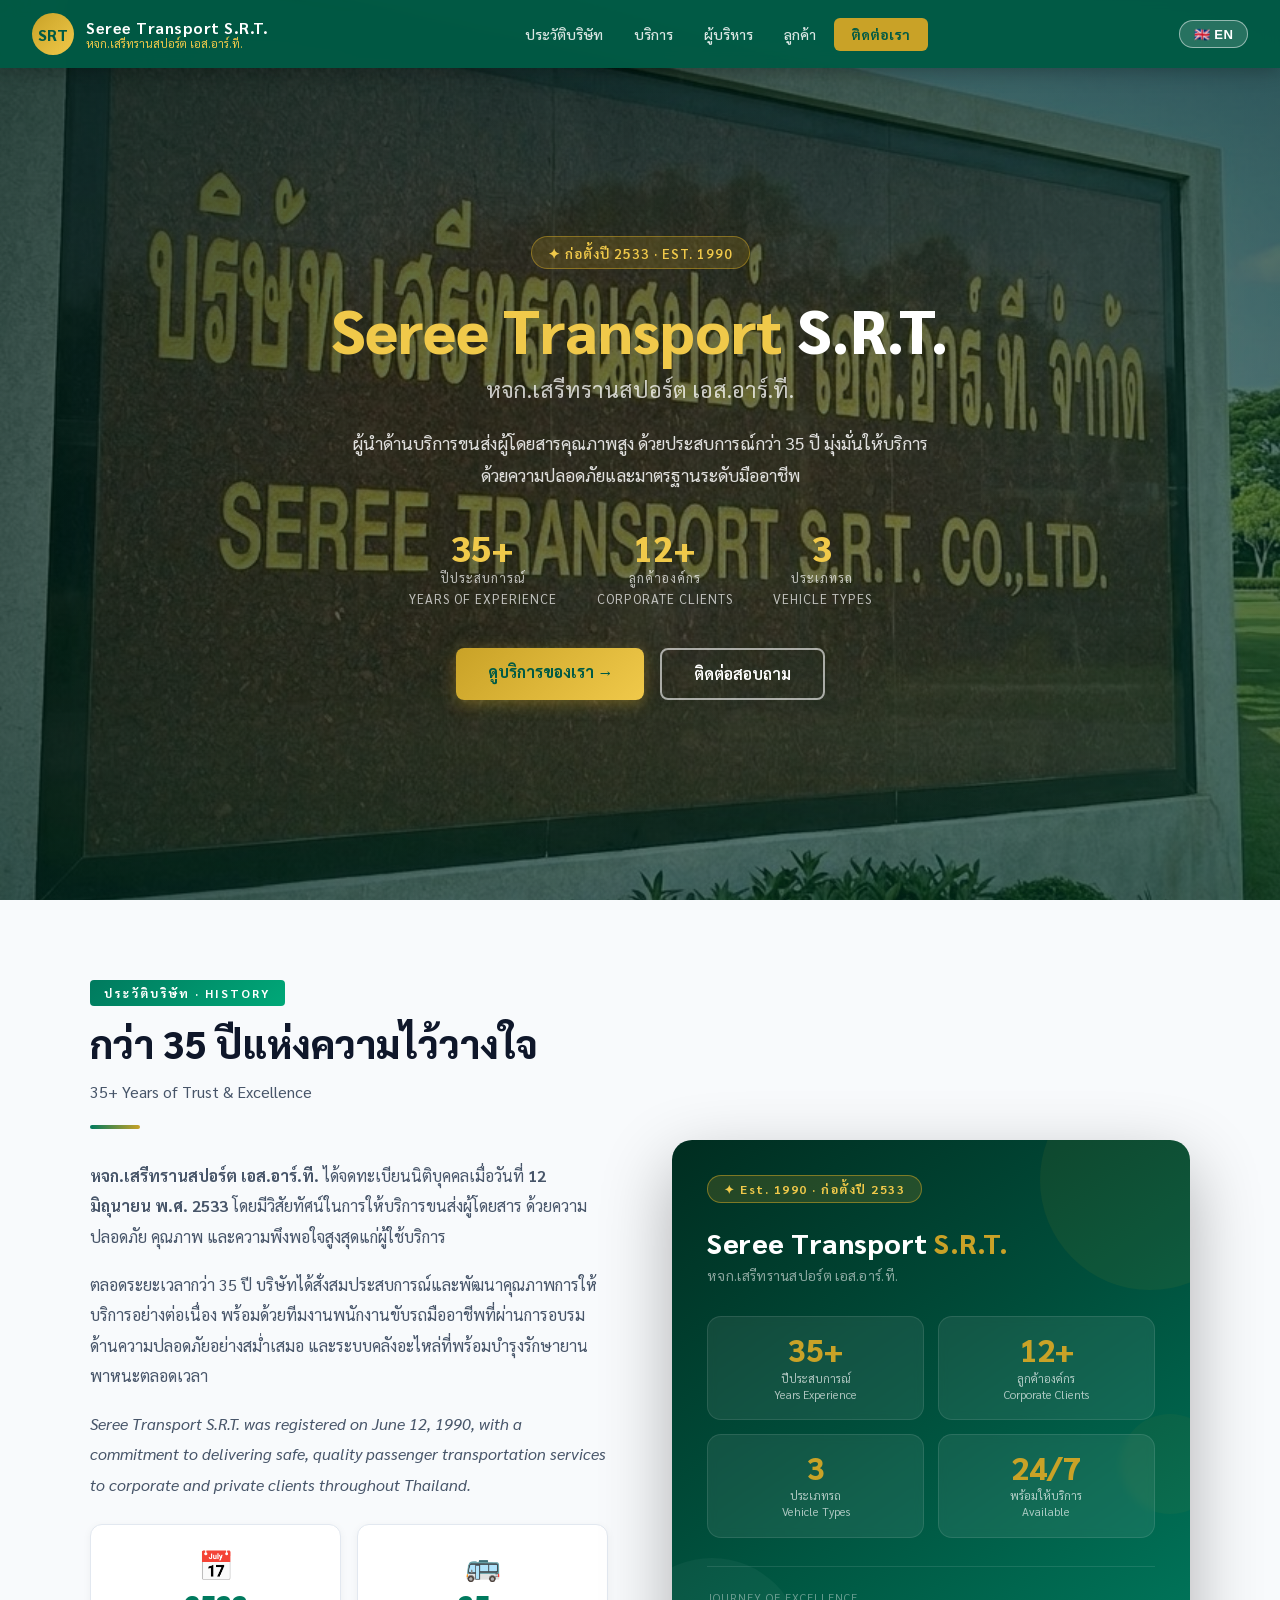
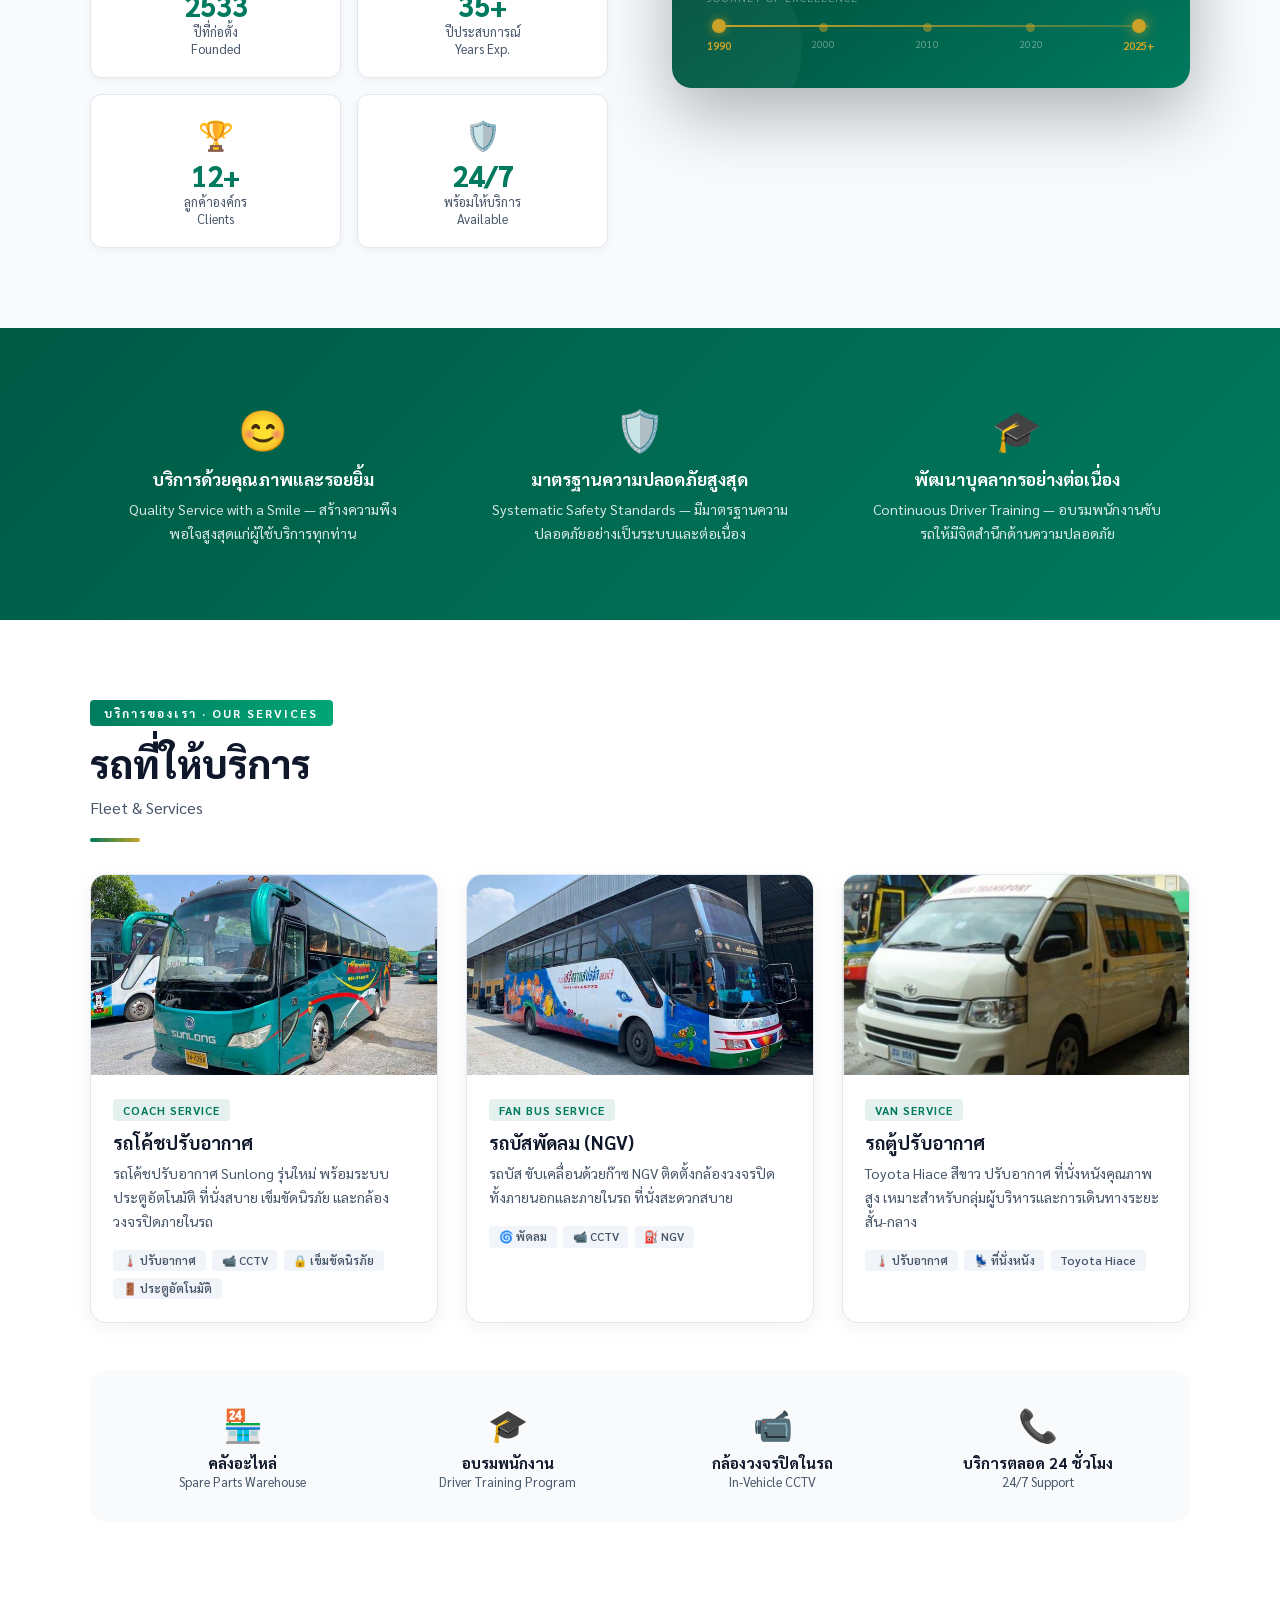
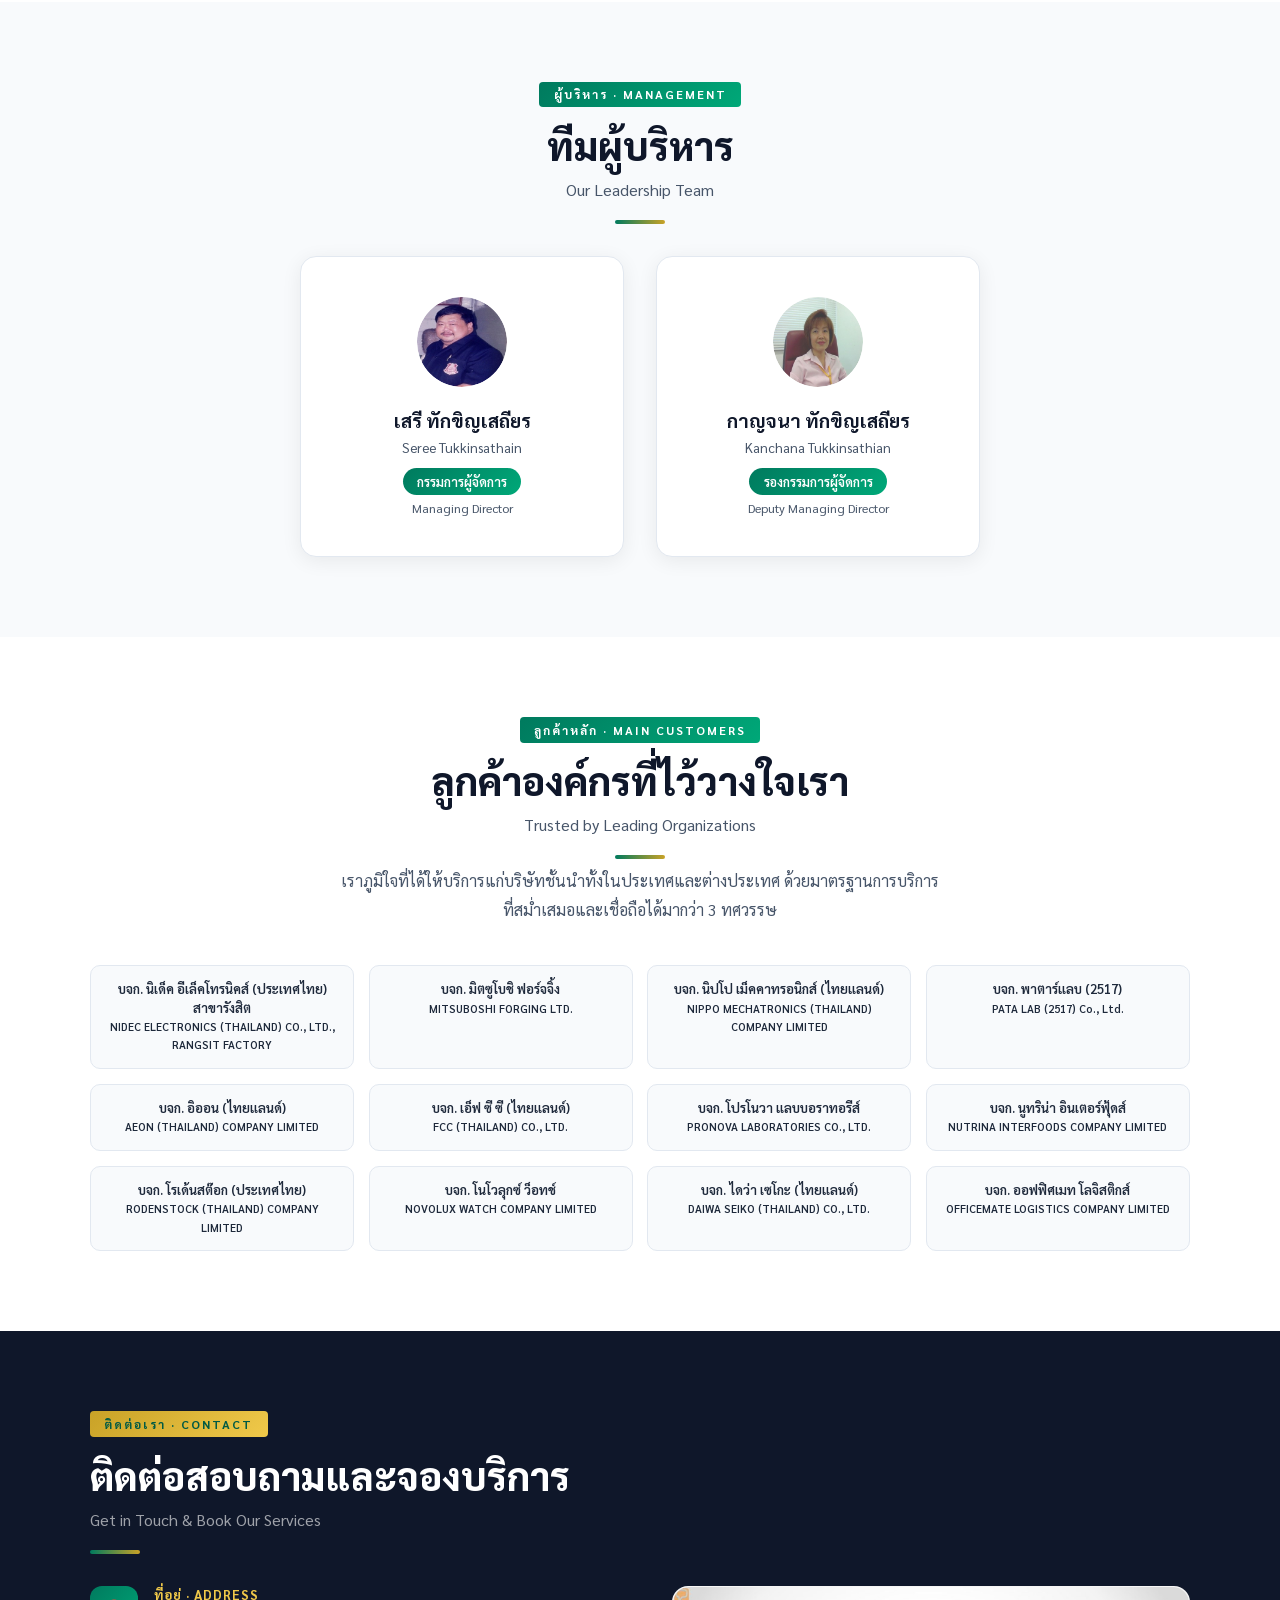
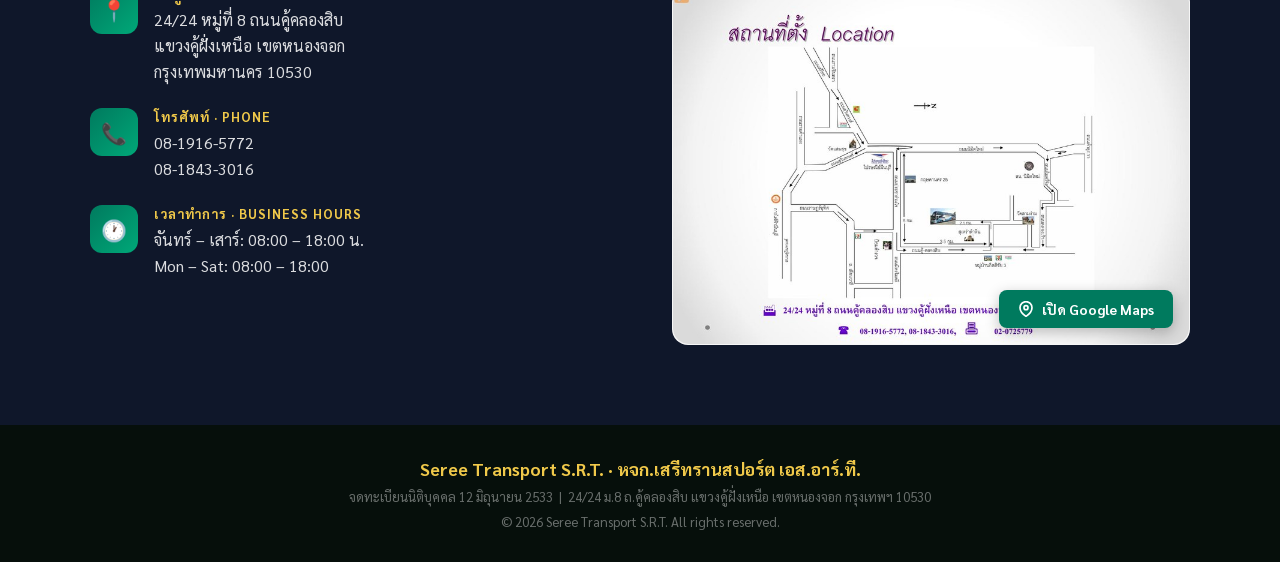
==== index.html @ 444a4935 "Initial commit: SereeSRT website Co-Authored-By: Claude Sonnet 4.6 <noreply@anthropic.com>" ====
<!DOCTYPE html>
<html lang="th">
<head>
  <meta charset="UTF-8" />
  <meta name="viewport" content="width=device-width, initial-scale=1.0" />
  <title>Seree Transport S.R.T. | หจก.เสรีทรานสปอร์ต เอส.อาร์.ที.</title>
  <link href="https://fonts.googleapis.com/css2?family=Sarabun:wght@300;400;600;700;800&family=Inter:wght@300;400;600;700;800&display=swap" rel="stylesheet" />
  <link rel="stylesheet" href="styles.css">
</head>
<body>

<!-- ═══════════════════ NAVBAR ═══════════════════ -->
<nav>
  <a class="nav-brand" href="#home">
    <div class="nav-logo-circle">SRT</div>
    <div class="nav-title">
      <span>Seree Transport S.R.T.</span>
      <span>หจก.เสรีทรานสปอร์ต เอส.อาร์.ที.</span>
    </div>
  </a>
  <ul class="nav-links">
    <li><a href="#about" data-i18n="nav_about">ประวัติบริษัท</a></li>
    <li><a href="#services" data-i18n="nav_services">บริการ</a></li>
    <li><a href="#management" data-i18n="nav_mgmt">ผู้บริหาร</a></li>
    <li><a href="#customers" data-i18n="nav_customers">ลูกค้า</a></li>
    <li><a href="#contact" class="nav-cta" data-i18n="nav_contact"><span data-i18n="label_contact">ติดต่อเรา</span></a></li>
  </ul>
  <button id="lang-toggle" onclick="toggleLang()" style="
    background:rgba(255,255,255,0.15);
    border:1.5px solid rgba(255,255,255,0.5);
    color:white;
    font-weight:700;
    font-size:0.82rem;
    padding:0.35rem 0.85rem;
    border-radius:20px;
    cursor:pointer;
    letter-spacing:0.5px;
    transition:all 0.2s;
    margin-left:0.5rem;
    white-space:nowrap;
  " onmouseover="this.style.background='rgba(255,255,255,0.25)'" onmouseout="this.style.background='rgba(255,255,255,0.15)'">
    🇬🇧 EN
  </button>
</nav>

<!-- ═══════════════════ HERO ═══════════════════ -->
<section id="home" class="hero">
  <div class="hero-content">
    <div class="hero-badge"><span data-i18n="hero_badge">✦ ก่อตั้งปี 2533 · Est. 1990</span></div>
    <h1>
      <span class="highlight">Seree Transport</span> S.R.T.
    </h1>
    <h2>หจก.เสรีทรานสปอร์ต เอส.อาร์.ที.</h2>
    <p class="hero-desc" data-i18n="hero_desc">
      ผู้นำด้านบริการขนส่งผู้โดยสารคุณภาพสูง ด้วยประสบการณ์กว่า 35 ปี
      มุ่งมั่นให้บริการด้วยความปลอดภัยและมาตรฐานระดับมืออาชีพ
    </p>
    <div class="hero-stats">
      <div class="stat">
        <span class="stat-num">35+</span>
        <span class="stat-label" data-i18n="stat_exp">ปีประสบการณ์<br>Years of Experience</span>
      </div>
      <div class="stat">
        <span class="stat-num">12+</span>
        <span class="stat-label" data-i18n="stat_clients">ลูกค้าองค์กร<br>Corporate Clients</span>
      </div>
      <div class="stat">
        <span class="stat-num">3</span>
        <span class="stat-label" data-i18n="stat_vehicles">ประเภทรถ<br>Vehicle Types</span>
      </div>
    </div>
    <div class="hero-buttons">
      <a href="#services" class="btn-primary" data-i18n="btn_services">ดูบริการของเรา →</a>
      <a href="#contact" class="btn-outline" data-i18n="btn_contact">ติดต่อสอบถาม</a>
    </div>
  </div>
</section>

<!-- ═══════════════════ ABOUT ═══════════════════ -->
<section id="about">
  <div class="container">
    <div class="about-grid">
      <div class="about-text">
        <span class="section-label"><span data-i18n="label_about">ประวัติบริษัท · History</span></span>
        <h2 class="section-title"><span data-i18n="title_about">กว่า 35 ปีแห่งความไว้วางใจ</span></h2>
        <p class="section-title-en"><span data-i18n="sub_about">35+ Years of Trust &amp; Excellence</span></p>
        <div class="section-line"></div>
        <p>
          <strong>หจก.เสรีทรานสปอร์ต เอส.อาร์.ที.</strong> ได้จดทะเบียนนิติบุคคลเมื่อวันที่
          <strong>12 มิถุนายน พ.ศ. 2533</strong> โดยมีวิสัยทัศน์ในการให้บริการขนส่งผู้โดยสาร
          ด้วยความปลอดภัย คุณภาพ และความพึงพอใจสูงสุดแก่ผู้ใช้บริการ
        </p>
        <p>
          ตลอดระยะเวลากว่า 35 ปี บริษัทได้สั่งสมประสบการณ์และพัฒนาคุณภาพการให้บริการอย่างต่อเนื่อง
          พร้อมด้วยทีมงานพนักงานขับรถมืออาชีพที่ผ่านการอบรมด้านความปลอดภัยอย่างสม่ำเสมอ
          และระบบคลังอะไหล่ที่พร้อมบำรุงรักษายานพาหนะตลอดเวลา
        </p>
        <p>
          <em>Seree Transport S.R.T. was registered on June 12, 1990, with a commitment
          to delivering safe, quality passenger transportation services to corporate and private clients throughout Thailand.</em>
        </p>

        <div class="about-highlights">
          <div class="highlight-card">
            <div class="icon">📅</div>
            <div class="num">2533</div>
            <div class="label">ปีที่ก่อตั้ง<br>Founded</div>
          </div>
          <div class="highlight-card">
            <div class="icon">🚌</div>
            <div class="num">35+</div>
            <div class="label">ปีประสบการณ์<br>Years Exp.</div>
          </div>
          <div class="highlight-card">
            <div class="icon">🏆</div>
            <div class="num">12+</div>
            <div class="label">ลูกค้าองค์กร<br>Clients</div>
          </div>
          <div class="highlight-card">
            <div class="icon">🛡️</div>
            <div class="num">24/7</div>
            <div class="label">พร้อมให้บริการ<br>Available</div>
          </div>
        </div>
      </div>

      <div class="about-visual">
        <div style="position:relative;width:100%;border-radius:20px;overflow:hidden;background:linear-gradient(145deg,#002d20 0%,#004d3a 45%,#007a5e 100%);padding:2.2rem;box-shadow:0 25px 70px rgba(0,0,0,0.3);">
          <!-- Decorative background circles -->
          <div style="position:absolute;top:-70px;right:-70px;width:220px;height:220px;border-radius:50%;background:rgba(201,162,39,0.07);pointer-events:none;"></div>
          <div style="position:absolute;bottom:-50px;left:-50px;width:180px;height:180px;border-radius:50%;background:rgba(255,255,255,0.04);pointer-events:none;"></div>
          <div style="position:absolute;top:50%;right:-30px;width:100px;height:100px;border-radius:50%;background:rgba(201,162,39,0.05);pointer-events:none;"></div>

          <!-- Est. badge -->
          <div style="display:inline-block;background:rgba(201,162,39,0.18);border:1px solid rgba(201,162,39,0.55);color:#f0c94a;padding:0.3rem 1rem;border-radius:20px;font-size:0.78rem;font-weight:700;letter-spacing:1.5px;margin-bottom:1.4rem;">
            ✦ Est. 1990 · ก่อตั้งปี 2533
          </div>

          <!-- Company name -->
          <div style="color:white;font-size:1.75rem;font-weight:800;letter-spacing:0.5px;line-height:1.25;margin-bottom:0.4rem;">
            Seree Transport <span style="color:#c9a227;">S.R.T.</span>
          </div>
          <div style="color:rgba(255,255,255,0.55);font-size:0.85rem;margin-bottom:2rem;letter-spacing:0.3px;">
            หจก.เสรีทรานสปอร์ต เอส.อาร์.ที.
          </div>

          <!-- Stats 2x2 grid -->
          <div style="display:grid;grid-template-columns:1fr 1fr;gap:0.85rem;margin-bottom:1.8rem;">
            <div style="background:rgba(255,255,255,0.07);border-radius:14px;padding:1rem 0.8rem;text-align:center;border:1px solid rgba(255,255,255,0.1);backdrop-filter:blur(4px);">
              <div style="color:#c9a227;font-size:2rem;font-weight:800;line-height:1;">35+</div>
              <div style="color:rgba(255,255,255,0.65);font-size:0.72rem;margin-top:0.35rem;line-height:1.4;">ปีประสบการณ์<br>Years Experience</div>
            </div>
            <div style="background:rgba(255,255,255,0.07);border-radius:14px;padding:1rem 0.8rem;text-align:center;border:1px solid rgba(255,255,255,0.1);backdrop-filter:blur(4px);">
              <div style="color:#c9a227;font-size:2rem;font-weight:800;line-height:1;">12+</div>
              <div style="color:rgba(255,255,255,0.65);font-size:0.72rem;margin-top:0.35rem;line-height:1.4;">ลูกค้าองค์กร<br>Corporate Clients</div>
            </div>
            <div style="background:rgba(255,255,255,0.07);border-radius:14px;padding:1rem 0.8rem;text-align:center;border:1px solid rgba(255,255,255,0.1);backdrop-filter:blur(4px);">
              <div style="color:#c9a227;font-size:2rem;font-weight:800;line-height:1;">3</div>
              <div style="color:rgba(255,255,255,0.65);font-size:0.72rem;margin-top:0.35rem;line-height:1.4;">ประเภทรถ<br>Vehicle Types</div>
            </div>
            <div style="background:rgba(255,255,255,0.07);border-radius:14px;padding:1rem 0.8rem;text-align:center;border:1px solid rgba(255,255,255,0.1);backdrop-filter:blur(4px);">
              <div style="color:#c9a227;font-size:2rem;font-weight:800;line-height:1;">24/7</div>
              <div style="color:rgba(255,255,255,0.65);font-size:0.72rem;margin-top:0.35rem;line-height:1.4;">พร้อมให้บริการ<br>Available</div>
            </div>
          </div>

          <!-- Timeline -->
          <div style="padding-top:1.4rem;border-top:1px solid rgba(255,255,255,0.1);">
            <div style="color:rgba(255,255,255,0.4);font-size:0.7rem;letter-spacing:1px;text-transform:uppercase;margin-bottom:0.9rem;">Journey of Excellence</div>
            <div style="display:flex;align-items:center;justify-content:space-between;position:relative;">
              <div style="position:absolute;top:6px;left:6px;right:6px;height:2px;background:linear-gradient(to right,#c9a227,rgba(201,162,39,0.3));z-index:0;border-radius:2px;"></div>
              <div style="z-index:1;text-align:center;">
                <div style="width:14px;height:14px;background:#c9a227;border-radius:50%;margin:0 auto 5px;box-shadow:0 0 10px rgba(201,162,39,0.7);"></div>
                <div style="color:#c9a227;font-size:0.68rem;font-weight:700;">1990</div>
              </div>
              <div style="z-index:1;text-align:center;">
                <div style="width:9px;height:9px;background:rgba(201,162,39,0.5);border-radius:50%;margin:0 auto 5px;"></div>
                <div style="color:rgba(255,255,255,0.4);font-size:0.63rem;">2000</div>
              </div>
              <div style="z-index:1;text-align:center;">
                <div style="width:9px;height:9px;background:rgba(201,162,39,0.5);border-radius:50%;margin:0 auto 5px;"></div>
                <div style="color:rgba(255,255,255,0.4);font-size:0.63rem;">2010</div>
              </div>
              <div style="z-index:1;text-align:center;">
                <div style="width:9px;height:9px;background:rgba(201,162,39,0.5);border-radius:50%;margin:0 auto 5px;"></div>
                <div style="color:rgba(255,255,255,0.4);font-size:0.63rem;">2020</div>
              </div>
              <div style="z-index:1;text-align:center;">
                <div style="width:14px;height:14px;background:#c9a227;border-radius:50%;margin:0 auto 5px;box-shadow:0 0 14px rgba(201,162,39,0.9);"></div>
                <div style="color:#c9a227;font-size:0.68rem;font-weight:700;">2025+</div>
              </div>
            </div>
          </div>
        </div>
      </div>
    </div>
  </div>
</section>

<!-- ═══════════════════ POLICY STRIP ═══════════════════ -->
<div class="policy-strip">
  <div class="policy-grid">
    <div class="policy-item">
      <div class="policy-icon">😊</div>
      <h3>บริการด้วยคุณภาพและรอยยิ้ม</h3>
      <p>Quality Service with a Smile — สร้างความพึงพอใจสูงสุดแก่ผู้ใช้บริการทุกท่าน</p>
    </div>
    <div class="policy-item">
      <div class="policy-icon">🛡️</div>
      <h3>มาตรฐานความปลอดภัยสูงสุด</h3>
      <p>Systematic Safety Standards — มีมาตรฐานความปลอดภัยอย่างเป็นระบบและต่อเนื่อง</p>
    </div>
    <div class="policy-item">
      <div class="policy-icon">🎓</div>
      <h3>พัฒนาบุคลากรอย่างต่อเนื่อง</h3>
      <p>Continuous Driver Training — อบรมพนักงานขับรถให้มีจิตสำนึกด้านความปลอดภัย</p>
    </div>
  </div>
</div>

<!-- ═══════════════════ SERVICES / FLEET ═══════════════════ -->
<section id="services">
  <div class="container">
    <span class="section-label"><span data-i18n="label_services">บริการของเรา · Our Services</span></span>
    <h2 class="section-title"><span data-i18n="title_services">รถที่ให้บริการ</span></h2>
    <p class="section-title-en"><span data-i18n="sub_services">Fleet &amp; Services</span></p>
    <div class="section-line"></div>

    <div class="fleet-grid">

      <!-- Card 1: Air-con Coach -->
      <div class="fleet-card">
        <div class="fleet-card-img"><img src="images/bus-aircon.jpg" alt="รถโค้ชปรับอากาศ Sunlong" /></div>
        <div class="fleet-card-body">
          <span class="fleet-tag">Coach Service</span>
          <h3 data-i18n="fleet1_title">รถโค้ชปรับอากาศ</h3>
          <p>
            รถโค้ชปรับอากาศ Sunlong รุ่นใหม่ พร้อมระบบประตูอัตโนมัติ
            ที่นั่งสบาย เข็มขัดนิรภัย และกล้องวงจรปิดภายในรถ
          </p>
          <div class="fleet-features">
            <span class="feature-tag">🌡️ ปรับอากาศ</span>
            <span class="feature-tag">📹 CCTV</span>
            <span class="feature-tag">🔒 เข็มขัดนิรภัย</span>
            <span class="feature-tag">🚪 ประตูอัตโนมัติ</span>
          </div>
        </div>
      </div>

      <!-- Card 2: Fan Bus / Double Deck -->
      <div class="fleet-card">
        <div class="fleet-card-img"><img src="images/bus-fan.jpg" alt="รถโค้ชพัดลม NGV" /></div>
        <div class="fleet-card-body">
          <span class="fleet-tag">Fan Bus Service</span>
          <h3 data-i18n="fleet2_title">รถบัสพัดลม (NGV)</h3>
          <p>
            รถบัส ขับเคลื่อนด้วยก๊าซ NGV
            ติดตั้งกล้องวงจรปิดทั้งภายนอกและภายในรถ ที่นั่งสะดวกสบาย
          </p>
          <div class="fleet-features">
            <span class="feature-tag">🌀 พัดลม</span>
            <span class="feature-tag">📹 CCTV</span>
            <span class="feature-tag">⛽ NGV</span>

          </div>
        </div>
      </div>

      <!-- Card 3: Van -->
      <div class="fleet-card">
        <div class="fleet-card-img"><img src="images/van.jpg" alt="รถแวน Toyota Hiace" /></div>
        <div class="fleet-card-body">
          <span class="fleet-tag">Van Service</span>
          <h3 data-i18n="fleet3_title">รถตู้ปรับอากาศ</h3>
          <p>
            Toyota Hiace สีขาว ปรับอากาศ ที่นั่งหนังคุณภาพสูง
            เหมาะสำหรับกลุ่มผู้บริหารและการเดินทางระยะสั้น-กลาง
          </p>
          <div class="fleet-features">
            <span class="feature-tag">🌡️ ปรับอากาศ</span>
            <span class="feature-tag">💺 ที่นั่งหนัง</span>
            <span class="feature-tag">Toyota Hiace</span>
          </div>
        </div>
      </div>

    </div>

    <!-- Extra features strip -->
    <div style="margin-top:3rem;background:var(--gray-50);border-radius:16px;padding:2rem;display:grid;grid-template-columns:repeat(4,1fr);gap:1.5rem;text-align:center;">
      <div>
        <div style="font-size:2rem;margin-bottom:0.5rem;">🏪</div>
        <div style="font-weight:700;color:var(--gray-900);font-size:0.95rem;">คลังอะไหล่</div>
        <div style="font-size:0.8rem;color:var(--gray-600);">Spare Parts Warehouse</div>
      </div>
      <div>
        <div style="font-size:2rem;margin-bottom:0.5rem;">🎓</div>
        <div style="font-weight:700;color:var(--gray-900);font-size:0.95rem;">อบรมพนักงาน</div>
        <div style="font-size:0.8rem;color:var(--gray-600);">Driver Training Program</div>
      </div>
      <div>
        <div style="font-size:2rem;margin-bottom:0.5rem;">📹</div>
        <div style="font-weight:700;color:var(--gray-900);font-size:0.95rem;">กล้องวงจรปิดในรถ</div>
        <div style="font-size:0.8rem;color:var(--gray-600);">In-Vehicle CCTV</div>
      </div>
      <div>
        <div style="font-size:2rem;margin-bottom:0.5rem;">📞</div>
        <div style="font-weight:700;color:var(--gray-900);font-size:0.95rem;">บริการตลอด 24 ชั่วโมง</div>
        <div style="font-size:0.8rem;color:var(--gray-600);">24/7 Support</div>
      </div>
    </div>
  </div>
</section>

<!-- ═══════════════════ MANAGEMENT ═══════════════════ -->
<section id="management">
  <div class="container" style="text-align:center;">
    <span class="section-label"><span data-i18n="label_mgmt">ผู้บริหาร · Management</span></span>
    <h2 class="section-title"><span data-i18n="title_mgmt">ทีมผู้บริหาร</span></h2>
    <p class="section-title-en"><span data-i18n="sub_mgmt">Our Leadership Team</span></p>
    <div class="section-line" style="margin:0 auto 2rem;"></div>

    <div class="mgmt-grid">
      <div class="mgmt-card">
        <div class="mgmt-avatar" style="background:none;box-shadow:none;overflow:hidden;padding:0;"><img src="images/seree.jpg" alt="เสรี ทักขิญเสถียร" style="width:100%;height:100%;object-fit:cover;border-radius:50%;" /></div>
        <h3>เสรี ทักขิญเสถียร</h3>
        <p style="font-size:0.85rem;color:var(--gray-600);margin-bottom:0.75rem;">Seree Tukkinsathain</p>
        <span class="mgmt-position" data-i18n="pos_md">กรรมการผู้จัดการ</span>
        <p class="mgmt-position-en">Managing Director</p>
      </div>

      <div class="mgmt-card">
        <div class="mgmt-avatar" style="background:none;box-shadow:none;overflow:hidden;padding:0;"><img src="images/kanchana.jpg" alt="กาญจนา ทักขิญเสถียร" style="width:100%;height:100%;object-fit:cover;border-radius:50%;" /></div>
        <h3>กาญจนา ทักขิญเสถียร</h3>
        <p style="font-size:0.85rem;color:var(--gray-600);margin-bottom:0.75rem;">Kanchana Tukkinsathian</p>
        <span class="mgmt-position" data-i18n="pos_dmd">รองกรรมการผู้จัดการ</span>
        <p class="mgmt-position-en">Deputy Managing Director</p>
      </div>
    </div>
  </div>
</section>

<!-- ═══════════════════ CUSTOMERS ═══════════════════ -->
<section id="customers">
  <div class="container" style="text-align:center;">
    <span class="section-label"><span data-i18n="label_customers">ลูกค้าหลัก · Main Customers</span></span>
    <h2 class="section-title"><span data-i18n="title_customers">ลูกค้าองค์กรที่ไว้วางใจเรา</span></h2>
    <p class="section-title-en"><span data-i18n="sub_customers">Trusted by Leading Organizations</span></p>
    <div class="section-line" style="margin:0 auto 0.5rem;"></div>

    <p class="customers-intro">
      เราภูมิใจที่ได้ให้บริการแก่บริษัทชั้นนำทั้งในประเทศและต่างประเทศ
      ด้วยมาตรฐานการบริการที่สม่ำเสมอและเชื่อถือได้มากว่า 3 ทศวรรษ
    </p>

    <div class="customers-grid">
      <div class="customer-chip">บจก. นิเด็ค อีเล็คโทรนิคส์ (ประเทศไทย) สาขารังสิต<br><small>NIDEC ELECTRONICS (THAILAND) CO., LTD., RANGSIT FACTORY</small></div>
      <div class="customer-chip">บจก. มิตซูโบชิ ฟอร์จจิ้ง<br><small>MITSUBOSHI FORGING LTD.</small></div>
      <div class="customer-chip">บจก. นิปโป เม็คคาทรอนิกส์ (ไทยแลนด์)<br><small>NIPPO MECHATRONICS (THAILAND) COMPANY LIMITED</small></div>
      <div class="customer-chip">บจก. พาตาร์แลบ (2517)<br><small>PATA LAB (2517) Co., Ltd.</small></div>
      <div class="customer-chip">บจก. อิออน (ไทยแลนด์)<br><small>AEON (THAILAND) COMPANY LIMITED</small></div>
      <div class="customer-chip">บจก. เอ็ฟ ซี ซี (ไทยแลนด์)<br><small>FCC (THAILAND) CO., LTD.</small></div>
      <div class="customer-chip">บจก. โปรโนวา แลบบอราทอรีส์<br><small>PRONOVA LABORATORIES CO., LTD.</small></div>
      <div class="customer-chip">บจก. นูทริน่า อินเตอร์ฟุ้ดส์<br><small>NUTRINA INTERFOODS COMPANY LIMITED</small></div>
      <div class="customer-chip">บจก. โรเด้นสต๊อก (ประเทศไทย)<br><small>RODENSTOCK (THAILAND) COMPANY LIMITED</small></div>
      <div class="customer-chip">บจก. โนโวลุกซ์ ว็อทช์<br><small>NOVOLUX WATCH COMPANY LIMITED</small></div>
      <div class="customer-chip">บจก. ไดว่า เซโกะ (ไทยแลนด์)<br><small>DAIWA SEIKO (THAILAND) CO., LTD.</small></div>
      <div class="customer-chip">บจก. ออฟฟิศเมท โลจิสติกส์<br><small>OFFICEMATE LOGISTICS COMPANY LIMITED</small></div>
    </div>
  </div>
</section>

<!-- ═══════════════════ CONTACT ═══════════════════ -->
<section id="contact">
  <div class="container">
    <span class="section-label" style="background:linear-gradient(135deg,var(--gold),var(--gold-light));color:var(--green-dark);">ติดต่อเรา · Contact</span>
    <h2 class="section-title"><span data-i18n="title_contact">ติดต่อสอบถามและจองบริการ</span></h2>
    <p class="section-title-en"><span data-i18n="sub_contact">Get in Touch &amp; Book Our Services</span></p>
    <div class="section-line"></div>

    <div class="contact-grid">
      <div class="contact-info-items">

        <div class="contact-item">
          <div class="contact-icon">📍</div>
          <div class="contact-item-body">
            <h4 data-i18n="ct_addr">ที่อยู่ · Address</h4>
            <p>24/24 หมู่ที่ 8 ถนนคู้คลองสิบ<br>แขวงคู้ฝั่งเหนือ เขตหนองจอก<br>กรุงเทพมหานคร 10530</p>
          </div>
        </div>

        <div class="contact-item">
          <div class="contact-icon">📞</div>
          <div class="contact-item-body">
            <h4 data-i18n="ct_phone">โทรศัพท์ · Phone</h4>
            <a href="tel:0819165772">08-1916-5772</a><br>
            <a href="tel:0818433016">08-1843-3016</a>
          </div>
        </div>

        <div class="contact-item">
          <div class="contact-icon">🕐</div>
          <div class="contact-item-body">
            <h4 data-i18n="ct_hours">เวลาทำการ · Business Hours</h4>
            <p>จันทร์ – เสาร์: 08:00 – 18:00 น.<br>Mon – Sat: 08:00 – 18:00</p>
          </div>
        </div>

      </div>

      <div class="map-placeholder" style="position:relative;background:#f5f5f5;border-radius:16px;overflow:hidden;height:auto;">
        <img src="images/map.jpg" alt="แผนที่สถานที่ตั้ง Seree Transport S.R.T." style="width:100%;display:block;border-radius:16px;" />
        <a href="https://maps.app.goo.gl/V4LT99A45R9BVQt56" target="_blank" rel="noopener"
           style="position:absolute;bottom:16px;right:16px;display:inline-flex;align-items:center;gap:8px;background:#007a5e;color:white;font-weight:700;font-size:0.88rem;padding:0.6rem 1.2rem;border-radius:8px;text-decoration:none;box-shadow:0 4px 14px rgba(0,0,0,0.25);transition:background 0.2s;"
           onmouseover="this.style.background='#005a45'" onmouseout="this.style.background='#007a5e'">
          <svg width="16" height="16" viewBox="0 0 24 24" fill="none" stroke="currentColor" stroke-width="2.5" stroke-linecap="round" stroke-linejoin="round"><path d="M21 10c0 7-9 13-9 13s-9-6-9-13a9 9 0 0 1 18 0z"/><circle cx="12" cy="10" r="3"/></svg>
          เปิด Google Maps
        </a>
      </div>
    </div>
  </div>
</section>

<!-- ═══════════════════ FOOTER ═══════════════════ -->
<footer>
  <div class="footer-logo">Seree Transport S.R.T. · หจก.เสรีทรานสปอร์ต เอส.อาร์.ที.</div>
  <p>จดทะเบียนนิติบุคคล 12 มิถุนายน 2533 &nbsp;|&nbsp; 24/24 ม.8 ถ.คู้คลองสิบ แขวงคู้ฝั่งเหนือ เขตหนองจอก กรุงเทพฯ 10530</p>
  <p style="margin-top:0.5rem;">© 2026 Seree Transport S.R.T. All rights reserved.</p>
</footer>



<script src="script.js"></script>

</body>
</html>
---- styles.css ----
:root {
      --green: #007a5e;
      --green-dark: #005a45;
      --green-light: #00a878;
      --gold: #c9a227;
      --gold-light: #f0c94a;
      --white: #ffffff;
      --gray-50: #f8fafc;
      --gray-100: #f1f5f9;
      --gray-200: #e2e8f0;
      --gray-600: #475569;
      --gray-800: #1e293b;
      --gray-900: #0f172a;
    }

    * { margin: 0; padding: 0; box-sizing: border-box; }

    html { scroll-behavior: smooth; }

    body {
      font-family: 'Sarabun', 'Inter', sans-serif;
      color: var(--gray-800);
      background: var(--white);
      overflow-x: hidden;
    }

    /* ──────────────────────────────────────────────
       NAVBAR
    ────────────────────────────────────────────── */
    nav {
      position: fixed;
      top: 0; left: 0; right: 0;
      z-index: 1000;
      background: rgba(0, 90, 69, 0.97);
      backdrop-filter: blur(8px);
      display: flex;
      align-items: center;
      justify-content: space-between;
      padding: 0 2rem;
      height: 68px;
      box-shadow: 0 2px 20px rgba(0,0,0,0.3);
    }

    .nav-brand {
      display: flex;
      align-items: center;
      gap: 0.75rem;
      text-decoration: none;
    }

    .nav-logo-circle {
      width: 42px; height: 42px;
      background: linear-gradient(135deg, var(--gold), var(--gold-light));
      border-radius: 50%;
      display: flex; align-items: center; justify-content: center;
      font-weight: 800;
      font-size: 1rem;
      color: var(--green-dark);
      flex-shrink: 0;
    }

    .nav-title {
      display: flex;
      flex-direction: column;
      line-height: 1.2;
    }

    .nav-title span:first-child {
      font-size: 1rem;
      font-weight: 700;
      color: var(--white);
      letter-spacing: 0.5px;
    }

    .nav-title span:last-child {
      font-size: 0.7rem;
      color: var(--gold-light);
      font-weight: 400;
    }

    .nav-links {
      display: flex;
      gap: 0.25rem;
      list-style: none;
    }

    .nav-links a {
      color: rgba(255,255,255,0.85);
      text-decoration: none;
      font-size: 0.88rem;
      font-weight: 500;
      padding: 0.45rem 0.85rem;
      border-radius: 6px;
      transition: all 0.2s;
    }

    .nav-links a:hover {
      background: rgba(255,255,255,0.15);
      color: var(--white);
    }

    .nav-cta {
      background: var(--gold) !important;
      color: var(--green-dark) !important;
      font-weight: 700 !important;
      padding: 0.45rem 1.1rem !important;
    }

    .nav-cta:hover {
      background: var(--gold-light) !important;
    }

    /* ──────────────────────────────────────────────
       HERO
    ────────────────────────────────────────────── */
    .hero {
      min-height: 100vh;
      background:
        linear-gradient(135deg, rgba(0,20,12,0.65) 0%, rgba(0,50,35,0.50) 100%),
        url('images/hero-bg.jpg') center/cover no-repeat;
      display: flex;
      align-items: center;
      justify-content: center;
      text-align: center;
      padding: 100px 1.5rem 4rem;
      position: relative;
      overflow: hidden;
    }

    .hero::before {
      content: '';
      position: absolute;
      inset: 0;
      background: radial-gradient(ellipse at center, transparent 30%, rgba(0,40,30,0.4) 100%);
    }

    .hero-content {
      position: relative;
      z-index: 1;
      max-width: 820px;
    }

    .hero-badge {
      display: inline-flex;
      align-items: center;
      gap: 0.5rem;
      background: rgba(201,162,39,0.2);
      border: 1px solid rgba(201,162,39,0.5);
      color: var(--gold-light);
      font-size: 0.85rem;
      font-weight: 600;
      padding: 0.4rem 1rem;
      border-radius: 50px;
      margin-bottom: 1.5rem;
      letter-spacing: 1px;
      text-transform: uppercase;
    }

    .hero h1 {
      font-size: clamp(2.2rem, 5vw, 3.8rem);
      font-weight: 800;
      color: var(--white);
      line-height: 1.2;
      margin-bottom: 0.5rem;
    }

    .hero h1 .highlight {
      color: var(--gold-light);
    }

    .hero h2 {
      font-size: clamp(1rem, 2.5vw, 1.4rem);
      font-weight: 400;
      color: rgba(255,255,255,0.75);
      margin-bottom: 1.5rem;
    }

    .hero-desc {
      font-size: 1.1rem;
      color: rgba(255,255,255,0.85);
      line-height: 1.8;
      max-width: 600px;
      margin: 0 auto 2.5rem;
    }

    .hero-stats {
      display: flex;
      justify-content: center;
      gap: 2.5rem;
      margin-bottom: 2.5rem;
      flex-wrap: wrap;
    }

    .stat {
      text-align: center;
    }

    .stat-num {
      display: block;
      font-size: 2.2rem;
      font-weight: 800;
      color: var(--gold-light);
      line-height: 1;
    }

    .stat-label {
      font-size: 0.8rem;
      color: rgba(255,255,255,0.7);
      text-transform: uppercase;
      letter-spacing: 1px;
      margin-top: 0.25rem;
    }

    .hero-buttons {
      display: flex;
      gap: 1rem;
      justify-content: center;
      flex-wrap: wrap;
    }

    .btn-primary {
      background: linear-gradient(135deg, var(--gold), var(--gold-light));
      color: var(--green-dark);
      font-weight: 700;
      font-size: 1rem;
      padding: 0.85rem 2rem;
      border-radius: 8px;
      text-decoration: none;
      transition: all 0.3s;
      box-shadow: 0 4px 15px rgba(201,162,39,0.4);
    }

    .btn-primary:hover {
      transform: translateY(-2px);
      box-shadow: 0 6px 25px rgba(201,162,39,0.5);
    }

    .btn-outline {
      background: transparent;
      color: var(--white);
      font-weight: 600;
      font-size: 1rem;
      padding: 0.85rem 2rem;
      border-radius: 8px;
      border: 2px solid rgba(255,255,255,0.6);
      text-decoration: none;
      transition: all 0.3s;
    }

    .btn-outline:hover {
      background: rgba(255,255,255,0.1);
      border-color: var(--white);
    }

    /* ──────────────────────────────────────────────
       SECTION BASE
    ────────────────────────────────────────────── */
    section {
      padding: 80px 1.5rem;
    }

    .container {
      max-width: 1100px;
      margin: 0 auto;
    }

    .section-label {
      display: inline-block;
      background: linear-gradient(135deg, var(--green), var(--green-light));
      color: var(--white);
      font-size: 0.75rem;
      font-weight: 700;
      letter-spacing: 2px;
      text-transform: uppercase;
      padding: 0.3rem 0.9rem;
      border-radius: 4px;
      margin-bottom: 0.85rem;
    }

    .section-title {
      font-size: clamp(1.7rem, 3.5vw, 2.4rem);
      font-weight: 800;
      color: var(--gray-900);
      margin-bottom: 0.5rem;
      line-height: 1.3;
    }

    .section-title-en {
      font-size: 1rem;
      font-weight: 400;
      color: var(--gray-600);
      margin-bottom: 1.25rem;
    }

    .section-line {
      width: 50px;
      height: 4px;
      background: linear-gradient(90deg, var(--green), var(--gold));
      border-radius: 2px;
      margin-bottom: 2rem;
    }

    /* ──────────────────────────────────────────────
       ABOUT / HISTORY
    ────────────────────────────────────────────── */
    #about {
      background: var(--gray-50);
    }

    .about-grid {
      display: grid;
      grid-template-columns: 1fr 1fr;
      gap: 4rem;
      align-items: center;
    }

    .about-text p {
      color: var(--gray-600);
      line-height: 1.9;
      font-size: 1rem;
      margin-bottom: 1.1rem;
    }

    .about-highlights {
      display: grid;
      grid-template-columns: 1fr 1fr;
      gap: 1rem;
      margin-top: 1.5rem;
    }

    .highlight-card {
      background: var(--white);
      border: 1px solid var(--gray-200);
      border-radius: 12px;
      padding: 1.25rem;
      text-align: center;
      box-shadow: 0 2px 8px rgba(0,0,0,0.05);
      transition: transform 0.2s;
    }

    .highlight-card:hover {
      transform: translateY(-3px);
    }

    .highlight-card .icon {
      font-size: 1.8rem;
      margin-bottom: 0.5rem;
    }

    .highlight-card .num {
      font-size: 1.8rem;
      font-weight: 800;
      color: var(--green);
      line-height: 1;
    }

    .highlight-card .label {
      font-size: 0.8rem;
      color: var(--gray-600);
      margin-top: 0.2rem;
    }

    .about-visual {
      position: relative;
    }

    .about-image-main {
      width: 100%;
      border-radius: 16px;
      object-fit: cover;
      height: 400px;
      box-shadow: 0 20px 60px rgba(0,0,0,0.15);
    }

    .about-badge-float {
      position: absolute;
      bottom: -20px;
      left: -20px;
      background: linear-gradient(135deg, var(--green), var(--green-light));
      color: var(--white);
      padding: 1.2rem 1.5rem;
      border-radius: 14px;
      box-shadow: 0 8px 30px rgba(0,90,69,0.4);
      text-align: center;
    }

    .about-badge-float .big {
      font-size: 2.2rem;
      font-weight: 800;
      line-height: 1;
    }

    .about-badge-float .small {
      font-size: 0.78rem;
      opacity: 0.9;
    }

    /* ──────────────────────────────────────────────
       POLICY STRIP
    ────────────────────────────────────────────── */
    .policy-strip {
      background: linear-gradient(135deg, var(--green-dark), var(--green));
      color: var(--white);
      padding: 50px 1.5rem;
    }

    .policy-grid {
      display: grid;
      grid-template-columns: repeat(3, 1fr);
      gap: 2rem;
      max-width: 1100px;
      margin: 0 auto;
    }

    .policy-item {
      text-align: center;
      padding: 1.5rem;
    }

    .policy-item .policy-icon {
      font-size: 2.5rem;
      margin-bottom: 0.75rem;
    }

    .policy-item h3 {
      font-size: 1.1rem;
      font-weight: 700;
      margin-bottom: 0.5rem;
    }

    .policy-item p {
      font-size: 0.88rem;
      opacity: 0.85;
      line-height: 1.7;
    }

    /* ──────────────────────────────────────────────
       SERVICES / FLEET
    ────────────────────────────────────────────── */
    #services {
      background: var(--white);
    }

    .fleet-grid {
      display: grid;
      grid-template-columns: repeat(3, 1fr);
      gap: 1.75rem;
      margin-top: 0.5rem;
    }

    .fleet-card {
      background: var(--white);
      border: 1px solid var(--gray-200);
      border-radius: 16px;
      overflow: hidden;
      box-shadow: 0 4px 20px rgba(0,0,0,0.06);
      transition: all 0.3s;
    }

    .fleet-card:hover {
      transform: translateY(-6px);
      box-shadow: 0 12px 40px rgba(0,90,69,0.15);
      border-color: var(--green-light);
    }

    .fleet-card-img {
      width: 100%;
      height: 200px;
      object-fit: cover;
      background: var(--gray-100);
      display: flex;
      align-items: center;
      justify-content: center;
      font-size: 4rem;
    }

    .fleet-card-img img {
      width: 100%;
      height: 100%;
      object-fit: cover;
    }

    .fleet-card-body {
      padding: 1.4rem;
    }

    .fleet-tag {
      display: inline-block;
      background: rgba(0,122,94,0.1);
      color: var(--green);
      font-size: 0.72rem;
      font-weight: 700;
      letter-spacing: 1px;
      text-transform: uppercase;
      padding: 0.2rem 0.6rem;
      border-radius: 4px;
      margin-bottom: 0.6rem;
    }

    .fleet-card-body h3 {
      font-size: 1.15rem;
      font-weight: 700;
      color: var(--gray-900);
      margin-bottom: 0.5rem;
    }

    .fleet-card-body p {
      font-size: 0.88rem;
      color: var(--gray-600);
      line-height: 1.7;
    }

    .fleet-features {
      display: flex;
      flex-wrap: wrap;
      gap: 0.4rem;
      margin-top: 1rem;
    }

    .feature-tag {
      background: var(--gray-100);
      color: var(--gray-600);
      font-size: 0.72rem;
      font-weight: 600;
      padding: 0.2rem 0.6rem;
      border-radius: 4px;
    }

    /* ──────────────────────────────────────────────
       MANAGEMENT
    ────────────────────────────────────────────── */
    #management {
      background: var(--gray-50);
    }

    .mgmt-grid {
      display: grid;
      grid-template-columns: repeat(2, 1fr);
      gap: 2rem;
      max-width: 680px;
      margin: 0 auto;
    }

    .mgmt-card {
      background: var(--white);
      border-radius: 16px;
      padding: 2.5rem 2rem;
      text-align: center;
      box-shadow: 0 4px 20px rgba(0,0,0,0.07);
      border: 1px solid var(--gray-200);
      transition: all 0.3s;
    }

    .mgmt-card:hover {
      transform: translateY(-4px);
      box-shadow: 0 12px 40px rgba(0,90,69,0.12);
    }

    .mgmt-avatar {
      width: 90px;
      height: 90px;
      border-radius: 50%;
      background: linear-gradient(135deg, var(--green), var(--green-light));
      display: flex;
      align-items: center;
      justify-content: center;
      font-size: 2.2rem;
      margin: 0 auto 1.25rem;
      box-shadow: 0 6px 20px rgba(0,90,69,0.3);
    }

    .mgmt-card h3 {
      font-size: 1.2rem;
      font-weight: 700;
      color: var(--gray-900);
      margin-bottom: 0.4rem;
    }

    .mgmt-position {
      display: inline-block;
      background: linear-gradient(135deg, var(--green), var(--green-light));
      color: var(--white);
      font-size: 0.8rem;
      font-weight: 600;
      padding: 0.3rem 0.9rem;
      border-radius: 50px;
      margin-bottom: 0.35rem;
    }

    .mgmt-position-en {
      font-size: 0.78rem;
      color: var(--gray-600);
    }

    /* ──────────────────────────────────────────────
       CUSTOMERS
    ────────────────────────────────────────────── */
    #customers {
      background: var(--white);
    }

    .customers-intro {
      text-align: center;
      max-width: 600px;
      margin: 0 auto 2.5rem;
      color: var(--gray-600);
      line-height: 1.8;
    }

    .customers-grid {
      display: grid;
      grid-template-columns: repeat(4, 1fr);
      gap: 0.9rem;
    }

    .customer-chip {
      background: var(--gray-50);
      border: 1px solid var(--gray-200);
      border-radius: 10px;
      padding: 0.9rem 1rem;
      font-size: 0.82rem;
      font-weight: 600;
      color: var(--gray-800);
      text-align: center;
      transition: all 0.2s;
      line-height: 1.4;
    }

    .customer-chip:hover {
      background: rgba(0,122,94,0.08);
      border-color: var(--green-light);
      color: var(--green-dark);
    }

    /* ──────────────────────────────────────────────
       CONTACT
    ────────────────────────────────────────────── */
    #contact {
      background: var(--gray-900);
      color: var(--white);
    }

    #contact .section-title {
      color: var(--white);
    }

    #contact .section-title-en {
      color: rgba(255,255,255,0.6);
    }

    .contact-grid {
      display: grid;
      grid-template-columns: 1fr 1fr;
      gap: 4rem;
      align-items: start;
    }

    .contact-info-items {
      display: flex;
      flex-direction: column;
      gap: 1.5rem;
    }

    .contact-item {
      display: flex;
      gap: 1rem;
      align-items: flex-start;
    }

    .contact-icon {
      width: 48px;
      height: 48px;
      background: linear-gradient(135deg, var(--green), var(--green-light));
      border-radius: 12px;
      display: flex;
      align-items: center;
      justify-content: center;
      font-size: 1.3rem;
      flex-shrink: 0;
    }

    .contact-item-body h4 {
      font-size: 0.82rem;
      font-weight: 700;
      text-transform: uppercase;
      letter-spacing: 1px;
      color: var(--gold-light);
      margin-bottom: 0.3rem;
    }

    .contact-item-body p, .contact-item-body a {
      font-size: 1rem;
      color: rgba(255,255,255,0.85);
      line-height: 1.6;
      text-decoration: none;
    }

    .contact-item-body a:hover {
      color: var(--gold-light);
    }

    .map-placeholder {
      background: rgba(255,255,255,0.05);
      border: 1px solid rgba(255,255,255,0.1);
      border-radius: 16px;
      overflow: hidden;
      height: 380px;
    }

    .map-placeholder iframe {
      width: 100%;
      height: 100%;
      border: none;
      filter: grayscale(30%) invert(90%) hue-rotate(170deg);
    }

    /* ──────────────────────────────────────────────
       FOOTER
    ────────────────────────────────────────────── */
    footer {
      background: #060f0b;
      padding: 2rem 1.5rem;
      text-align: center;
    }

    footer .footer-logo {
      font-size: 1.1rem;
      font-weight: 700;
      color: var(--gold-light);
      margin-bottom: 0.5rem;
    }

    footer p {
      color: rgba(255,255,255,0.4);
      font-size: 0.82rem;
    }

    /* ──────────────────────────────────────────────
       RESPONSIVE
    ────────────────────────────────────────────── */
    @media (max-width: 900px) {
      .nav-links { display: none; }

      .about-grid {
        grid-template-columns: 1fr;
        gap: 2rem;
      }

      .about-visual { order: -1; }

      .about-badge-float {
        left: 10px; bottom: 10px;
      }

      .policy-grid { grid-template-columns: 1fr; gap: 0; }

      .fleet-grid { grid-template-columns: 1fr 1fr; }

      .mgmt-grid { grid-template-columns: 1fr 1fr; max-width: 100%; }

      .customers-grid { grid-template-columns: repeat(2, 1fr); }

      .contact-grid { grid-template-columns: 1fr; gap: 2.5rem; }
    }

    @media (max-width: 560px) {
      .fleet-grid { grid-template-columns: 1fr; }
      .hero-stats { gap: 1.5rem; }
      .about-highlights { grid-template-columns: 1fr 1fr; }
      .customers-grid { grid-template-columns: 1fr 1fr; }
    }
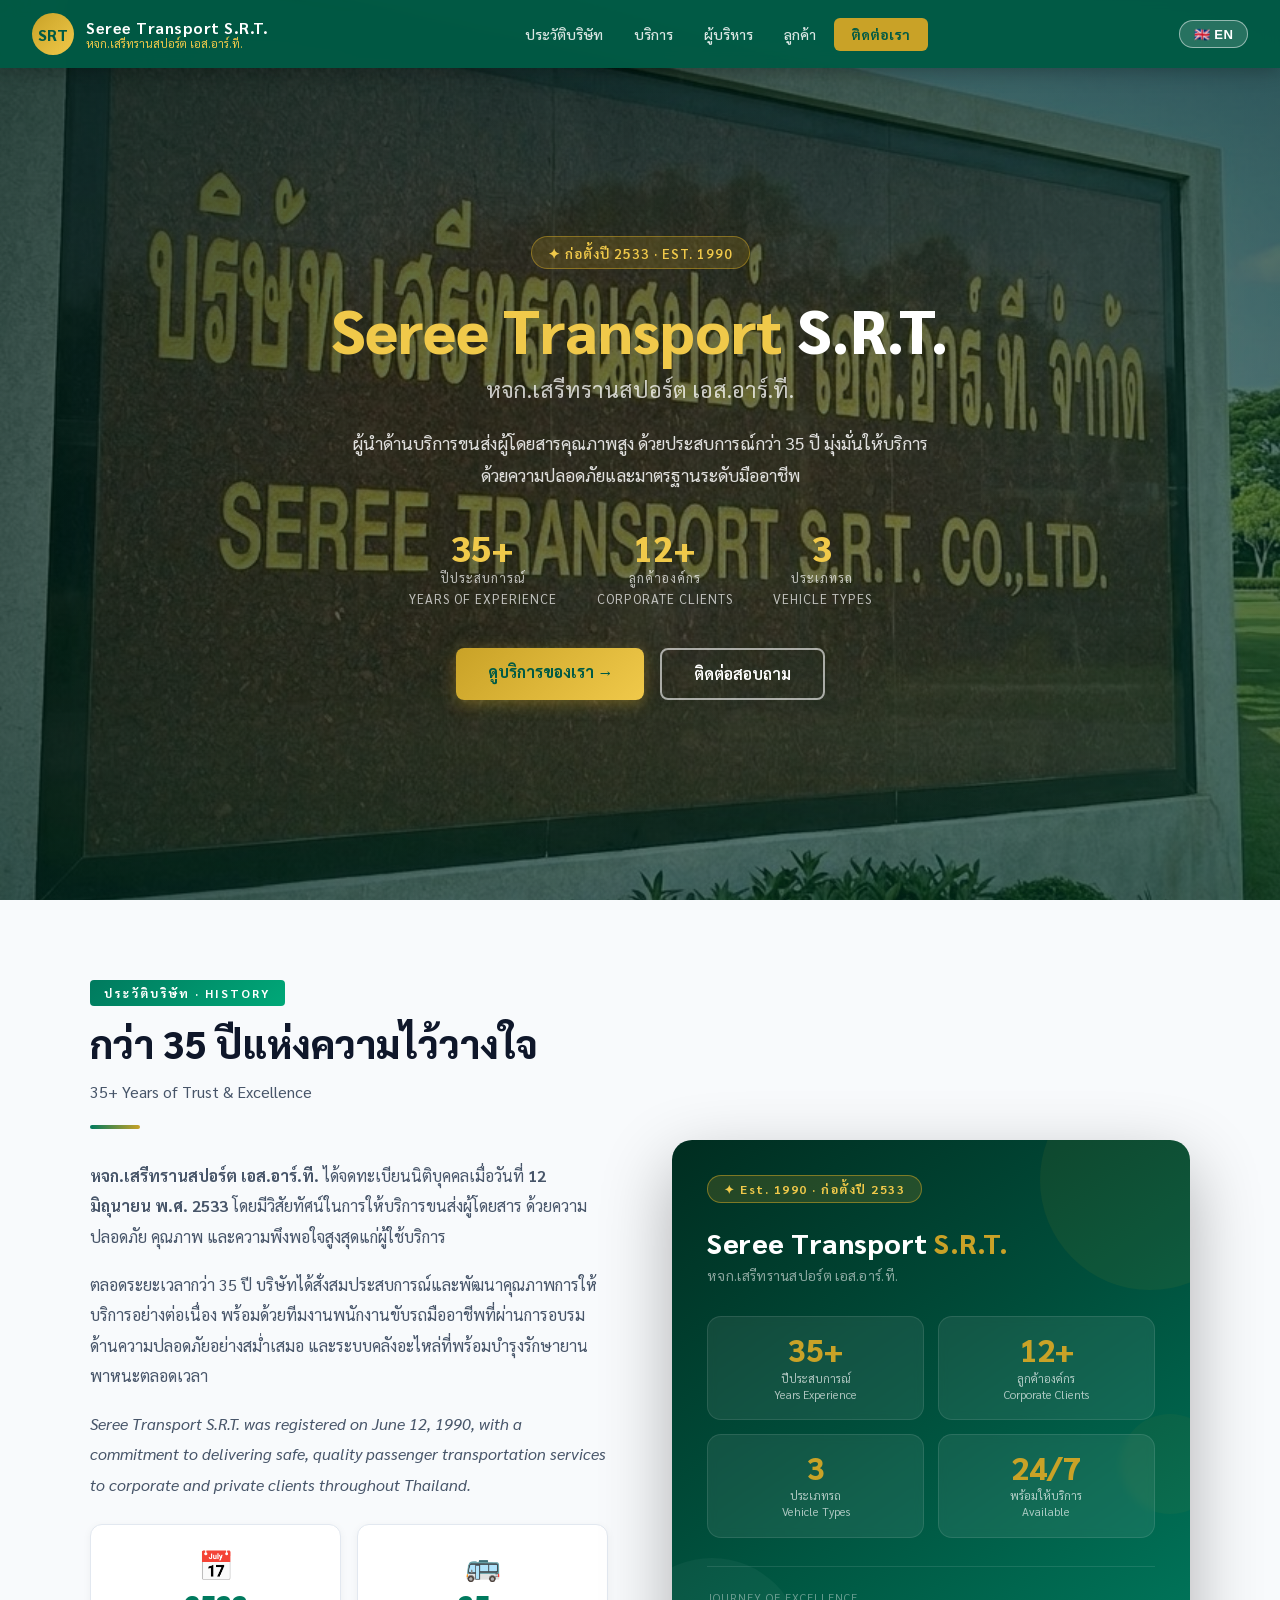
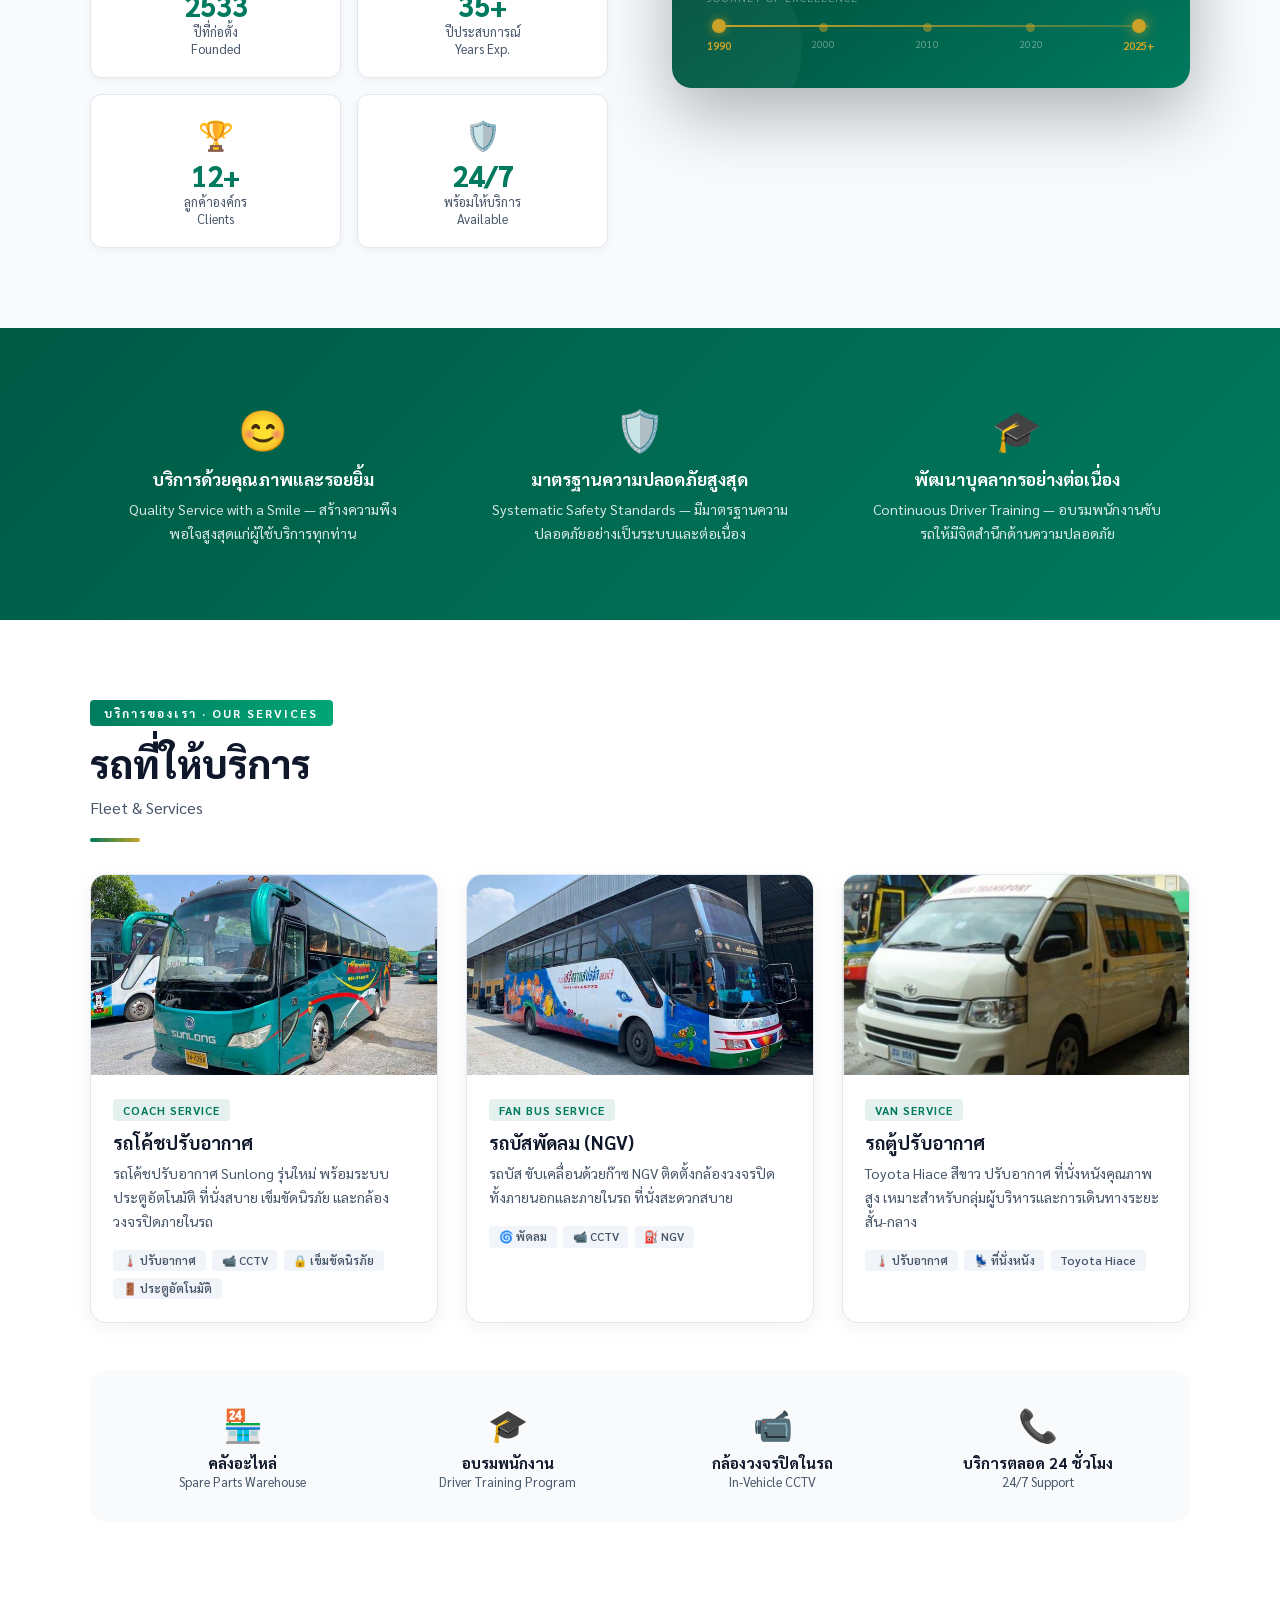
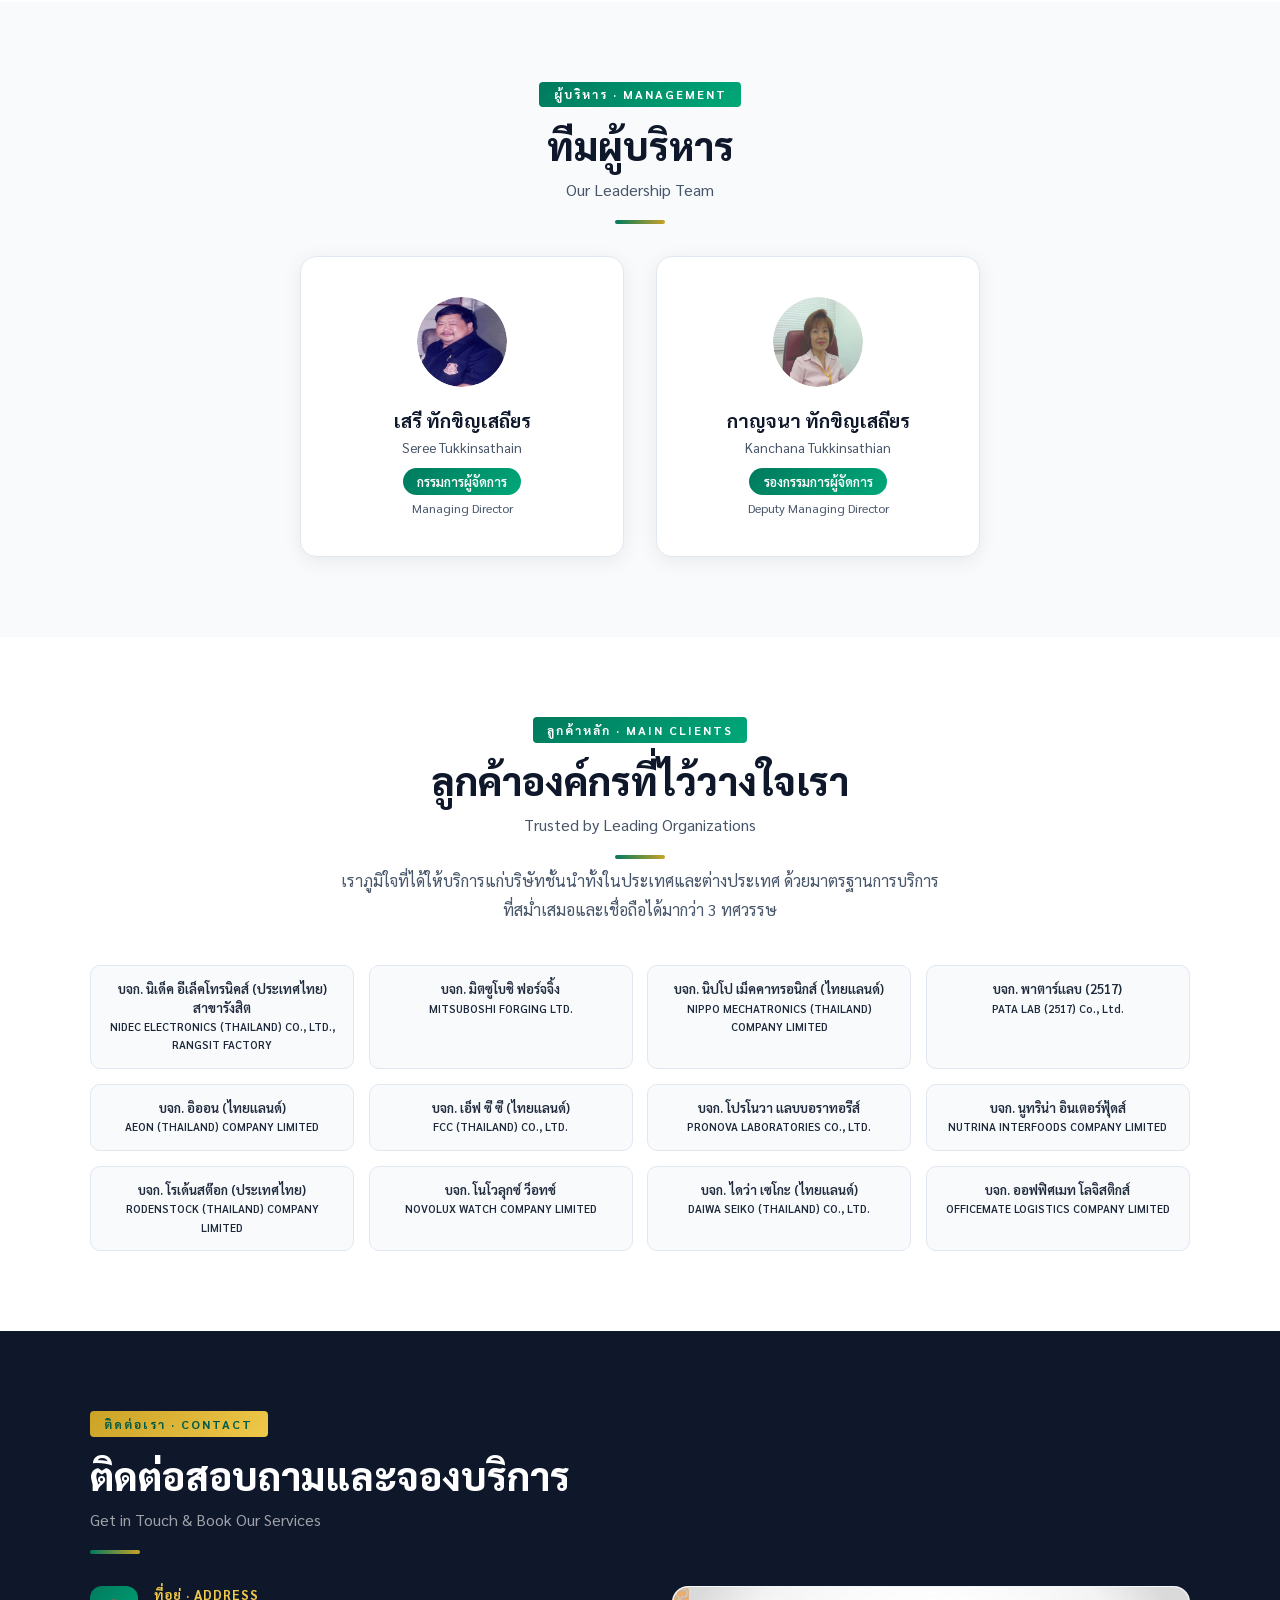
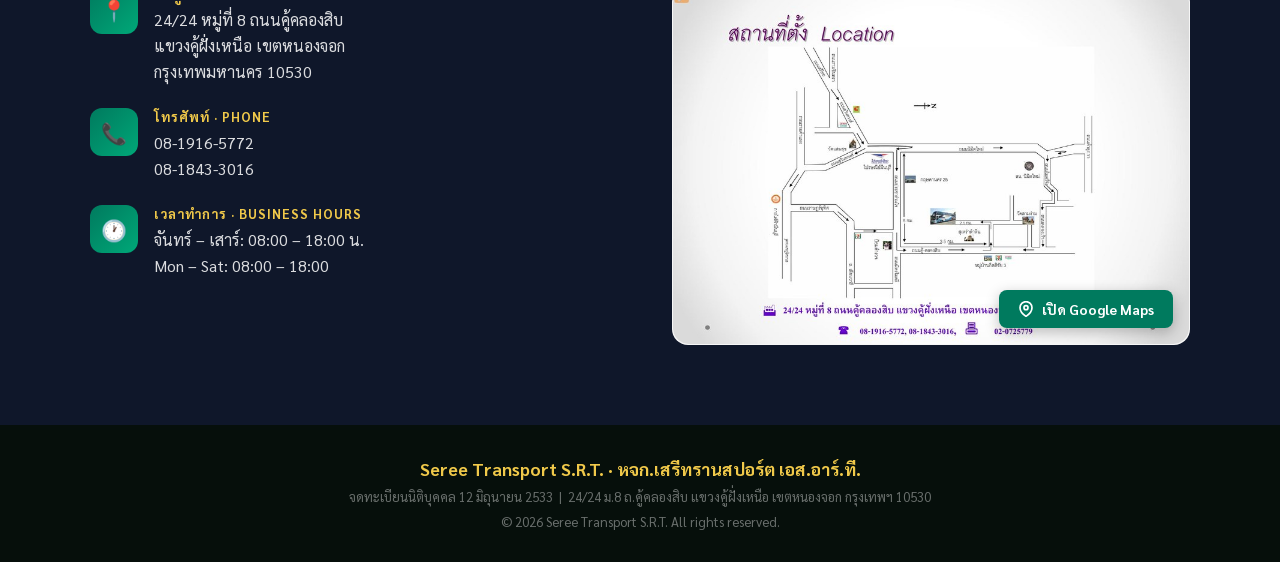
==== commit e598725b: "Replace customer/customers with client/clients throughout Co-Authored-By: Claude Sonnet 4.6 <noreply" ====
--- a/index.html
+++ b/index.html
@@ -4,6 +4,33 @@
   <meta charset="UTF-8" />
   <meta name="viewport" content="width=device-width, initial-scale=1.0" />
   <title>Seree Transport S.R.T. | หจก.เสรีทรานสปอร์ต เอส.อาร์.ที.</title>
+  <meta name="description" content="หจก.เสรีทรานสปอร์ต เอส.อาร์.ที. (Seree SRT) บริการรถโดยสารปรับอากาศ รถบัส รถตู้ กว่า 35 ปี โทร. 08-1916-5772">
+  <meta name="keywords" content="seree srt, เสรีทรานสปอร์ต, seree transport, รถเช่า, รถโดยสาร, รถบัสปรับอากาศ, รถตู้, จองรถโดยสาร, หนองจอก">
+  <meta name="robots" content="index, follow">
+  <meta property="og:type" content="website">
+  <meta property="og:title" content="Seree Transport S.R.T. | หจก.เสรีทรานสปอร์ต เอส.อาร์.ที.">
+  <meta property="og:description" content="บริการรถโดยสารปรับอากาศ รถบัส รถตู้ กว่า 35 ปี รับจองทัวร์ทั่วไทย โทร. 08-1916-5772">
+  <meta property="og:image" content="https://sereetransportsrt.com/sign_flowers_preview.jpg">
+  <meta property="og:url" content="https://sereetransportsrt.com">
+  <link rel="canonical" href="https://sereetransportsrt.com">
+  <script type="application/ld+json">
+  {
+    "@context": "https://schema.org",
+    "@type": "LocalBusiness",
+    "name": "หจก.เสรีทรานสปอร์ต เอส.อาร์.ที.",
+    "alternateName": "Seree Transport S.R.T.",
+    "telephone": ["08-1916-5772", "08-1843-3016"],
+    "address": {
+      "@type": "PostalAddress",
+      "streetAddress": "24/24 หมู่ที่ 8 ถนนคู้คลองสิบ แขวงคู้ฝั่งเหนือ เขตหนองจอก",
+      "addressLocality": "กรุงเทพมหานคร",
+      "postalCode": "10530",
+      "addressCountry": "TH"
+    },
+    "foundingDate": "1990",
+    "description": "บริการรถโดยสารปรับอากาศ รถบัส รถตู้ กว่า 35 ปี"
+  }
+  </script>
   <link href="https://fonts.googleapis.com/css2?family=Sarabun:wght@300;400;600;700;800&family=Inter:wght@300;400;600;700;800&display=swap" rel="stylesheet" />
   <link rel="stylesheet" href="styles.css">
 </head>
@@ -343,7 +370,7 @@
 <!-- ═══════════════════ CUSTOMERS ═══════════════════ -->
 <section id="customers">
   <div class="container" style="text-align:center;">
-    <span class="section-label"><span data-i18n="label_customers">ลูกค้าหลัก · Main Customers</span></span>
+    <span class="section-label"><span data-i18n="label_customers">ลูกค้าหลัก · Main Clients</span></span>
     <h2 class="section-title"><span data-i18n="title_customers">ลูกค้าองค์กรที่ไว้วางใจเรา</span></h2>
     <p class="section-title-en"><span data-i18n="sub_customers">Trusted by Leading Organizations</span></p>
     <div class="section-line" style="margin:0 auto 0.5rem;"></div>
